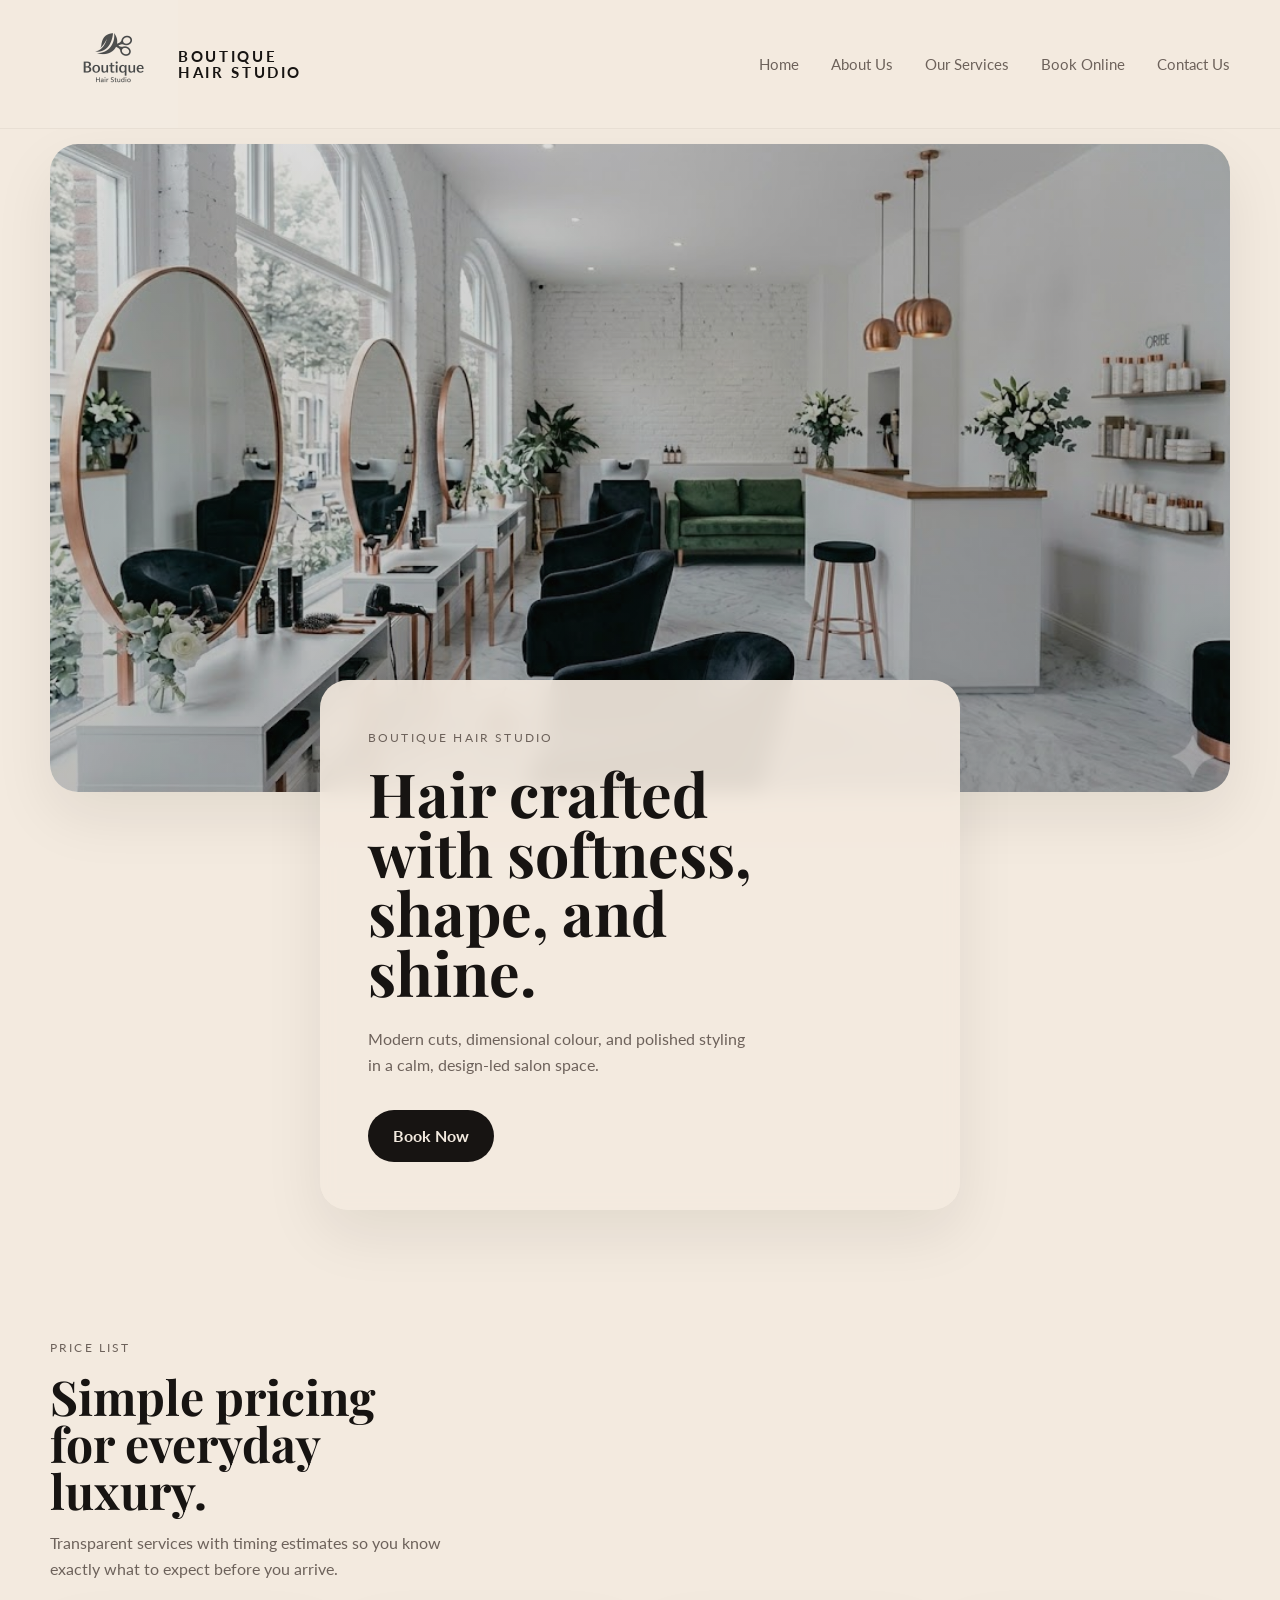
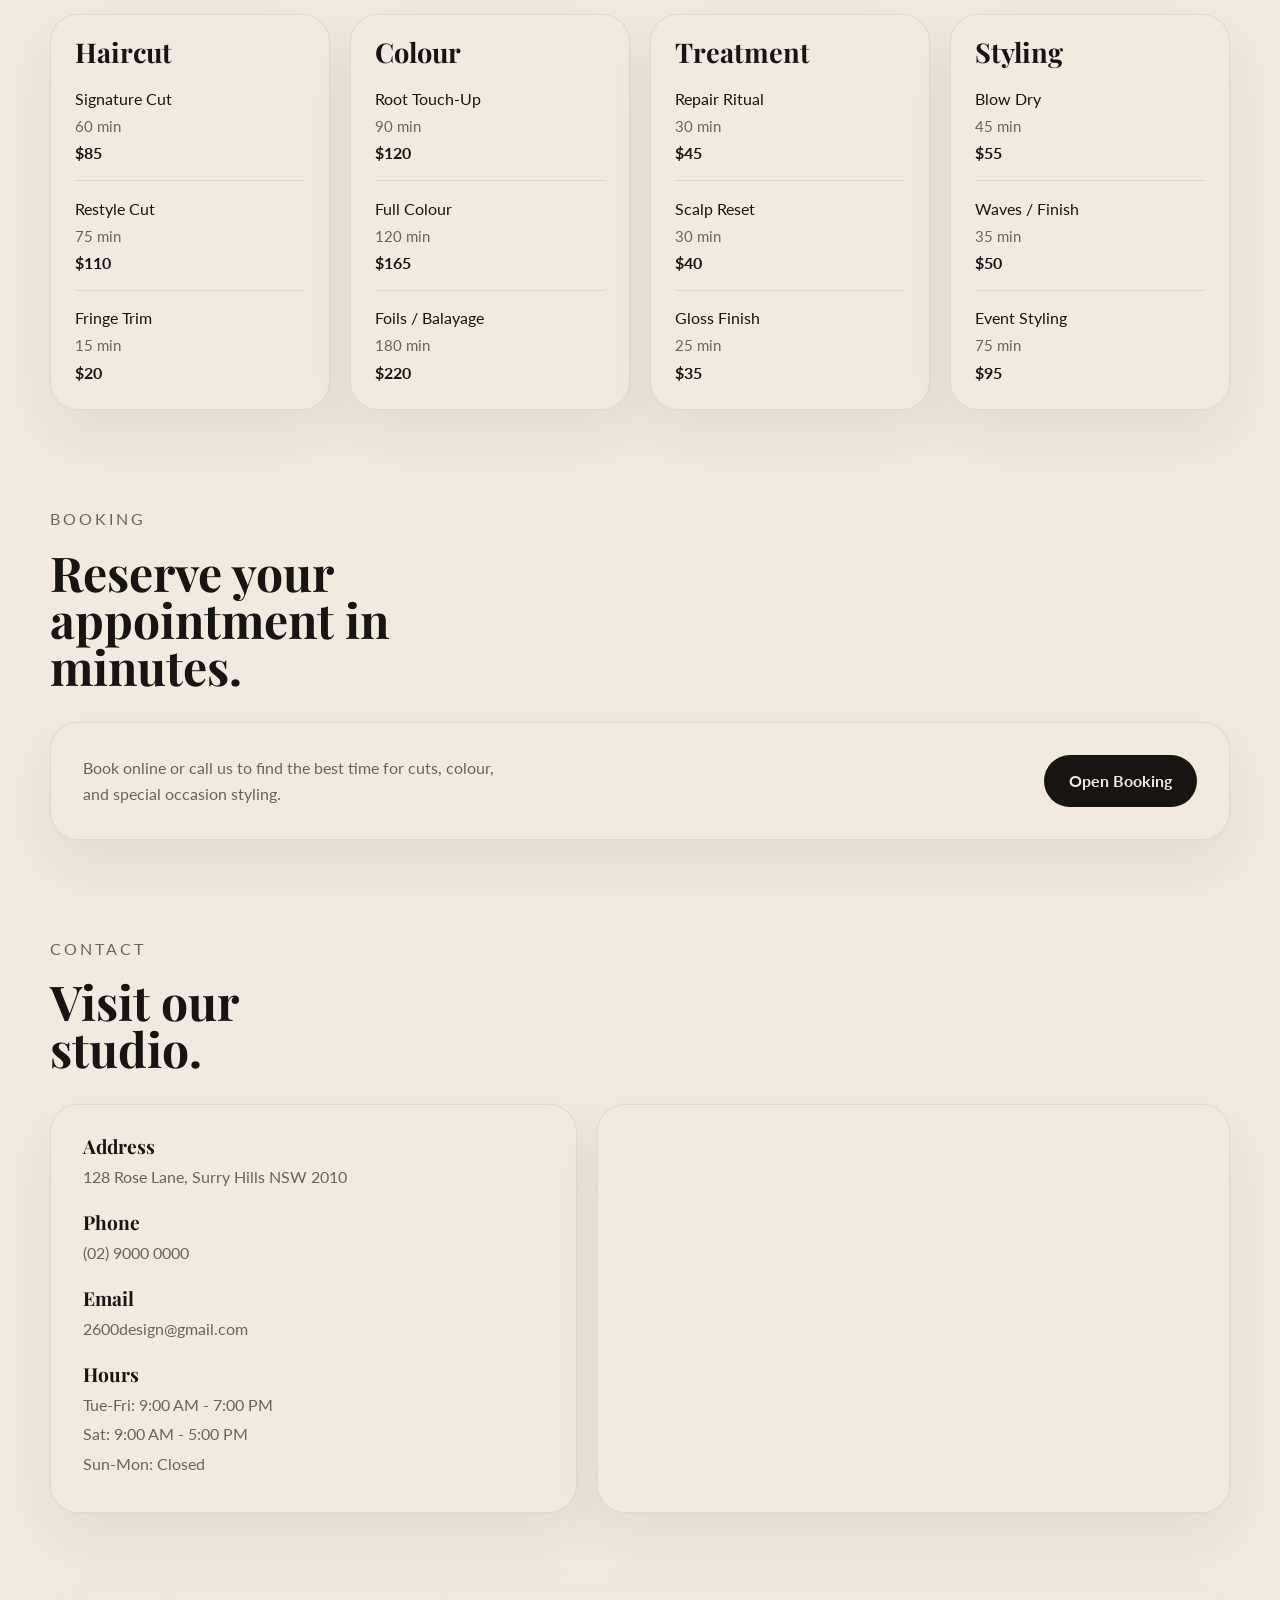
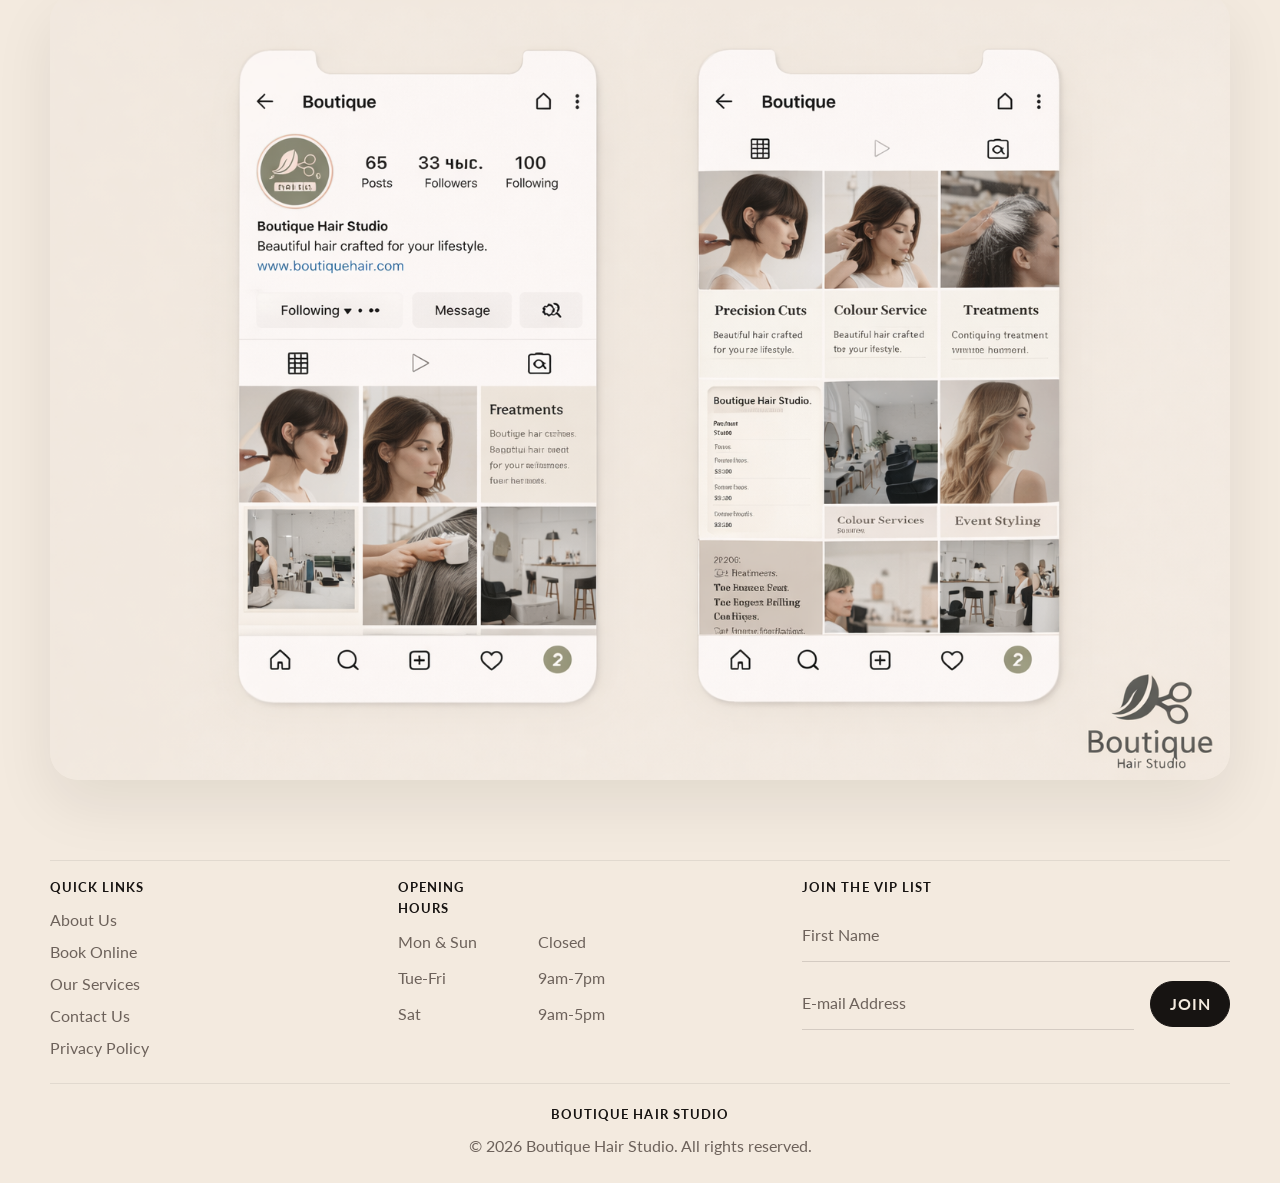
==== index.html @ 6a868e76 "Add files via upload" ====
<!DOCTYPE html>
<html lang="en">
  <head>
    <meta charset="UTF-8" />
    <meta name="viewport" content="width=device-width, initial-scale=1.0" />
    <title>Boutique Hair Studio | Hair Salon</title>
    <meta
      name="description"
      content="A modern hair salon with precision cuts, luminous colour, restorative treatments, and effortless styling."
    />
    <link rel="preconnect" href="https://fonts.googleapis.com" />
    <link rel="preconnect" href="https://fonts.gstatic.com" crossorigin />
    <link
      href="https://fonts.googleapis.com/css2?family=Lato:wght@300;400;700&family=Playfair+Display:wght@600;700&display=swap"
      rel="stylesheet"
    />
    <link
      rel="stylesheet"
      href="https://cdnjs.cloudflare.com/ajax/libs/font-awesome/6.5.2/css/all.min.css"
      crossorigin="anonymous"
      referrerpolicy="no-referrer"
    />
    <link rel="stylesheet" href="styles.css" />
  </head>
  <body>
    <header class="site-header">
      <nav class="navbar">
        <a class="brand" href="index.html">
          <img class="brand-logo" src="logo.png" alt="Boutique Hair Studio logo" />
          <span>Boutique Hair Studio</span>
        </a>
        <button
          class="menu-toggle"
          type="button"
          aria-label="Toggle navigation"
          aria-expanded="false"
          aria-controls="nav-menu"
        >
          <span></span>
          <span></span>
          <span></span>
        </button>
        <div class="nav-menu" id="nav-menu">
          <a href="index.html">Home</a>
          <a href="about.html">About Us</a>
          <a href="services.html">Our Services</a>
          <a href="booking.html">Book Online</a>
          <a href="contact.html">Contact Us</a>
        </div>
      </nav>
    </header>

    <main>
      <section class="hero" id="home">
        <div class="hero-media">
          <img
            src="salon1.jpeg"
            alt="Elegant Boutique Hair Studio salon interior"
          />
        </div>
        <div class="hero-content section-shell">
          <p class="eyebrow">Boutique Hair Studio</p>
          <h1>Hair crafted with softness, shape, and shine.</h1>
          <p class="hero-copy">
            Modern cuts, dimensional colour, and polished styling in a calm,
            design-led salon space.
          </p>
          <a class="button button-primary" href="#booking">Book Now</a>
        </div>
      </section>

      <section class="section-shell section-intro" id="prices">
        <p class="eyebrow">Price List</p>
        <div class="section-heading">
          <h2>Simple pricing for everyday luxury.</h2>
          <p>
            Transparent services with timing estimates so you know exactly what
            to expect before you arrive.
          </p>
        </div>
        <div class="price-grid">
          <article class="price-card">
            <h3>Haircut</h3>
            <ul class="price-items">
              <li><span>Signature Cut</span><span>60 min</span><strong>$85</strong></li>
              <li><span>Restyle Cut</span><span>75 min</span><strong>$110</strong></li>
              <li><span>Fringe Trim</span><span>15 min</span><strong>$20</strong></li>
            </ul>
          </article>
          <article class="price-card">
            <h3>Colour</h3>
            <ul class="price-items">
              <li><span>Root Touch-Up</span><span>90 min</span><strong>$120</strong></li>
              <li><span>Full Colour</span><span>120 min</span><strong>$165</strong></li>
              <li><span>Foils / Balayage</span><span>180 min</span><strong>$220</strong></li>
            </ul>
          </article>
          <article class="price-card">
            <h3>Treatment</h3>
            <ul class="price-items">
              <li><span>Repair Ritual</span><span>30 min</span><strong>$45</strong></li>
              <li><span>Scalp Reset</span><span>30 min</span><strong>$40</strong></li>
              <li><span>Gloss Finish</span><span>25 min</span><strong>$35</strong></li>
            </ul>
          </article>
          <article class="price-card">
            <h3>Styling</h3>
            <ul class="price-items">
              <li><span>Blow Dry</span><span>45 min</span><strong>$55</strong></li>
              <li><span>Waves / Finish</span><span>35 min</span><strong>$50</strong></li>
              <li><span>Event Styling</span><span>75 min</span><strong>$95</strong></li>
            </ul>
          </article>
        </div>
      </section>

      <section class="section-shell booking-section" id="booking">
        <div class="section-heading">
          <p class="eyebrow">Booking</p>
          <h2>Reserve your appointment in minutes.</h2>
        </div>
        <div class="booking-card">
          <p>
            Book online or call us to find the best time for cuts, colour, and
            special occasion styling.
          </p>
          <a
            class="button button-primary"
            href="https://booking.example.com"
            target="_blank"
            rel="noreferrer"
            >Open Booking</a
          >
        </div>
      </section>

      <section class="section-shell contact-section" id="contact">
        <div class="section-heading">
          <p class="eyebrow">Contact</p>
          <h2>Visit our studio.</h2>
        </div>
        <div class="contact-grid">
          <div class="contact-card">
            <div class="contact-item">
              <h3>Address</h3>
              <p>128 Rose Lane, Surry Hills NSW 2010</p>
            </div>
            <div class="contact-item">
              <h3>Phone</h3>
              <p><a href="tel:+61290000000">(02) 9000 0000</a></p>
            </div>
            <div class="contact-item">
              <h3>Email</h3>
              <p><a href="mailto:2600design@gmail.com">2600design@gmail.com</a></p>
            </div>
            <div class="contact-item">
              <h3>Hours</h3>
              <p>Tue-Fri: 9:00 AM - 7:00 PM</p>
              <p>Sat: 9:00 AM - 5:00 PM</p>
              <p>Sun-Mon: Closed</p>
            </div>
          </div>
          <div class="map-card">
            <iframe
              title="Salon location map"
              src="https://www.google.com/maps?q=Surry+Hills+NSW&z=14&output=embed"
              loading="lazy"
              referrerpolicy="no-referrer-when-downgrade"
            ></iframe>
          </div>
        </div>
      </section>

      <section class="section-shell social-section" aria-label="Instagram showcase">
        <img class="social-image" src="ig.png" alt="Boutique Hair Studio Instagram showcase" />
      </section>
    </main>

    <footer class="site-footer">
      <div class="footer-links-row footer-links-bottom">
        <div class="footer-links">
          <p class="footer-title">Quick Links</p>
          <a href="about.html">About Us</a>
          <a href="booking.html">Book Online</a>
          <a href="services.html">Our Services</a>
          <a href="contact.html">Contact Us</a>
          <a href="privacy.html">Privacy Policy</a>
        </div>
        <div class="footer-hours">
          <p class="footer-title">Opening Hours</p>
          <p><span>Mon & Sun</span><span>Closed</span></p>
          <p><span>Tue-Fri</span><span>9am-7pm</span></p>
          <p><span>Sat</span><span>9am-5pm</span></p>
        </div>
        <form class="footer-signup">
          <p class="footer-title">Join The VIP List</p>
          <div class="footer-signup-fields">
            <input type="text" name="first-name" placeholder="First Name" />
            <div class="footer-signup-row">
              <input type="email" name="email" placeholder="E-mail Address" />
              <button type="submit">Join</button>
            </div>
          </div>
        </form>
      </div>
      <div class="footer-bottom-center">
        <p class="footer-title">Boutique Hair Studio</p>
        <p>&copy; 2026 Boutique Hair Studio. All rights reserved.</p>
      </div>
    </footer>

    <script src="script.js"></script>
  </body>
</html>
---- styles.css ----
:root {
  --bg: #f3eadf;
  --bg-soft: #f3eadf;
  --text: #171412;
  --muted: #6d625b;
  --accent: #b57a6f;
  --accent-deep: #8d5b53;
  --border: rgba(23, 20, 18, 0.08);
  --shadow: 0 24px 60px rgba(27, 22, 19, 0.08);
  --max-width: 1180px;
  --radius: 28px;
  --nav-height: 112px;
}

* {
  box-sizing: border-box;
}

html {
  scroll-behavior: smooth;
}

section {
  scroll-margin-top: calc(var(--nav-height) + 24px);
}

body {
  margin: 0;
  font-family: "Lato", sans-serif;
  background: var(--bg);
  color: var(--text);
  line-height: 1.6;
  overflow-x: hidden;
}

img {
  display: block;
  width: 100%;
}

a {
  color: inherit;
  text-decoration: none;
}

button {
  font: inherit;
}

.section-shell {
  width: min(calc(100% - 2rem), var(--max-width));
  margin: 0 auto;
}

.site-header {
  position: fixed;
  top: 0;
  left: 0;
  width: 100%;
  z-index: 20;
  background: rgba(243, 234, 223, 0.9);
  backdrop-filter: blur(14px);
  border-bottom: 1px solid rgba(23, 20, 18, 0.05);
}

.navbar {
  width: min(calc(100% - 2rem), var(--max-width));
  min-height: var(--nav-height);
  margin: 0 auto;
  display: flex;
  align-items: center;
  justify-content: space-between;
  gap: 1rem;
}

.brand,
.eyebrow {
  letter-spacing: 0.18em;
  text-transform: uppercase;
}

.brand {
  display: inline-flex;
  align-items: center;
  gap: 0;
  font-size: 0.92rem;
  font-weight: 700;
}

.brand span {
  line-height: 1.1;
  max-width: 14ch;
}

.brand-logo {
  width: 128px;
  height: 128px;
  object-fit: contain;
  flex-shrink: 0;
  mix-blend-mode: multiply;
}

.nav-menu {
  display: flex;
  align-items: center;
  gap: 2rem;
}

.nav-menu a {
  font-size: 0.95rem;
  color: var(--muted);
  transition: color 0.2s ease;
}

.nav-menu a:hover,
.nav-menu a:focus-visible {
  color: var(--text);
}

.menu-toggle {
  display: none;
  border: 0;
  background: transparent;
  padding: 0;
  width: 42px;
  height: 42px;
}

.menu-toggle span {
  display: block;
  width: 24px;
  height: 2px;
  margin: 5px auto;
  background: var(--text);
  transition: transform 0.25s ease, opacity 0.25s ease;
}

main {
  padding-top: calc(var(--nav-height) + 1rem);
}

.page-main {
  padding-top: calc(var(--nav-height) + 1rem);
}

.hero {
  padding: 1rem 0 3rem;
}

.hero-media,
.hero-content,
.price-card,
.booking-card,
.contact-card,
.map-card {
  border-radius: var(--radius);
}

.hero-media {
  width: min(calc(100% - 2rem), var(--max-width));
  margin: 0 auto;
  overflow: hidden;
  box-shadow: var(--shadow);
  position: relative;
}

.hero-media::after {
  content: "";
  position: absolute;
  inset: 0;
  background: linear-gradient(
    180deg,
    rgba(18, 14, 12, 0.08) 0%,
    rgba(18, 14, 12, 0.22) 100%
  );
  pointer-events: none;
}

.hero-media img {
  height: min(72vh, 760px);
  object-fit: cover;
  object-position: center 38%;
  transform: scale(1.02);
  filter: saturate(1.02) contrast(0.98) brightness(0.94);
}

.hero-content {
  margin-top: -7rem;
  position: relative;
  padding: 3rem;
  max-width: 640px;
  background: rgba(243, 234, 223, 0.92);
  backdrop-filter: blur(10px);
  box-shadow: var(--shadow);
}

.eyebrow {
  margin: 0 0 1rem;
  color: var(--muted);
  font-size: 0.75rem;
}

h1,
h2,
h3 {
  margin: 0;
  font-family: "Playfair Display", serif;
  line-height: 0.98;
}

h1 {
  font-size: clamp(2.2rem, 4.8vw, 3.8rem);
  max-width: 10ch;
}

h2 {
  font-size: clamp(1.85rem, 3.8vw, 3rem);
  max-width: 11ch;
}

h3 {
  font-size: 1.7rem;
}

.hero-copy,
.section-heading p,
.booking-card p,
.contact-item p {
  color: var(--muted);
  font-size: 1.02rem;
}

.hero-copy {
  max-width: 42ch;
  margin: 1.5rem 0 2rem;
}

.button {
  display: inline-flex;
  align-items: center;
  justify-content: center;
  min-height: 52px;
  padding: 0 1.5rem;
  border-radius: 999px;
  border: 1px solid transparent;
  font-weight: 700;
  transition: transform 0.2s ease, background 0.2s ease, color 0.2s ease;
}

.button:hover,
.button:focus-visible {
  transform: translateY(-2px);
}

.button-primary {
  background: var(--text);
  color: var(--bg-soft);
}

.button-primary:hover,
.button-primary:focus-visible {
  background: var(--accent-deep);
}

.section-intro,
.booking-section,
.contact-section {
  padding: 5rem 0 1rem;
}

.social-section {
  padding: 4rem 0 1rem;
}

.page-hero {
  padding: 2rem 0 1rem;
}

.page-section {
  padding: 2rem 0 1rem;
}

.section-heading {
  display: grid;
  gap: 1rem;
  margin-bottom: 2rem;
}

.section-heading p {
  max-width: 46ch;
  margin: 0;
}

.price-grid {
  display: grid;
  grid-template-columns: repeat(4, minmax(0, 1fr));
  gap: 1.25rem;
}

.price-card,
.booking-card,
.contact-card,
.map-card,
.info-card,
.legal-card {
  background: var(--bg-soft);
  border: 1px solid var(--border);
  box-shadow: var(--shadow);
}

.price-card {
  padding: 1.5rem;
}

.price-card h3 {
  margin-bottom: 1.25rem;
}

.price-items {
  list-style: none;
  padding: 0;
  margin: 0;
  display: grid;
  gap: 0.9rem;
}

.price-items li {
  display: grid;
  gap: 0.15rem;
  padding-bottom: 0.9rem;
  border-bottom: 1px solid var(--border);
}

.price-items li:last-child {
  padding-bottom: 0;
  border-bottom: 0;
}

.price-items span:first-child,
.price-items strong {
  color: var(--text);
}

.price-items span:nth-child(2) {
  color: var(--muted);
  font-size: 0.94rem;
}

.booking-card {
  display: flex;
  align-items: center;
  justify-content: space-between;
  gap: 1.5rem;
  padding: 2rem;
}

.booking-card p {
  margin: 0;
  max-width: 46ch;
}

.booking-card-stack {
  flex-direction: column;
  align-items: flex-start;
}

.info-grid {
  display: grid;
  grid-template-columns: repeat(2, minmax(0, 1fr));
  gap: 1.25rem;
}

.info-card,
.legal-card {
  padding: 2rem;
}

.info-card p,
.legal-card p {
  margin: 0;
  color: var(--muted);
}

.info-card {
  display: grid;
  gap: 0.9rem;
}

.service-card-image {
  width: 100%;
  aspect-ratio: 4 / 3;
  object-fit: cover;
  border-radius: calc(var(--radius) - 10px);
}

.social-image {
  width: 100%;
  border-radius: var(--radius);
  box-shadow: var(--shadow);
}

.info-card-image-only {
  padding: 0;
  background: transparent;
  border: 0;
  box-shadow: none;
}

.legal-card {
  display: grid;
  gap: 1rem;
}

.legal-card a:hover,
.legal-card a:focus-visible {
  color: var(--accent-deep);
}

.contact-grid {
  display: grid;
  grid-template-columns: 1fr 1.2fr;
  gap: 1.25rem;
  align-items: stretch;
}

.contact-card {
  padding: 2rem;
  display: grid;
  gap: 1.25rem;
}

.contact-item h3 {
  margin-bottom: 0.5rem;
  font-size: 1.2rem;
}

.contact-item p {
  margin: 0.2rem 0;
}

.contact-item a:hover,
.contact-item a:focus-visible {
  color: var(--accent-deep);
}

.map-card {
  overflow: hidden;
  min-height: 100%;
}

.map-card iframe {
  width: 100%;
  min-height: 100%;
  height: 100%;
  border: 0;
}

.site-footer {
  width: min(calc(100% - 2rem), var(--max-width));
  margin: 4rem auto 1.5rem;
  padding-top: 0;
  display: grid;
  gap: 1.5rem;
  color: var(--muted);
}

.footer-links {
  display: grid;
  gap: 0.55rem;
}

.footer-links-row {
  display: grid;
  grid-template-columns: minmax(0, 0.85fr) minmax(0, 1fr) minmax(0, 1.15fr);
  gap: 2rem;
  align-items: start;
}

.footer-hours,
.footer-signup,
.footer-signup-fields {
  display: grid;
  gap: 0.65rem;
}

.footer-links-bottom {
  padding-top: 1rem;
  border-top: 1px solid rgba(23, 20, 18, 0.08);
}

.footer-title {
  margin: 0;
  color: var(--text);
  font-weight: 700;
  letter-spacing: 0.08em;
  text-transform: uppercase;
  font-size: 0.82rem;
  min-height: 1.4rem;
}

.footer-links a,
.footer-hours p {
  margin: 0;
}

.footer-links,
.footer-hours,
.footer-signup {
  align-content: start;
}

.footer-links a {
  line-height: 1.45;
}

.footer-hours p {
  display: grid;
  grid-template-columns: minmax(92px, 120px) 1fr;
  gap: 1.25rem;
  align-items: baseline;
}

.footer-hours span:last-child {
  white-space: nowrap;
}

.footer-links a:hover,
 .footer-links a:focus-visible {
  color: var(--accent-deep);
}

.footer-signup input {
  width: 100%;
  padding: 0.8rem 0;
  border: 0;
  border-bottom: 1px solid rgba(23, 20, 18, 0.14);
  background: transparent;
  color: var(--text);
  font: inherit;
}

.footer-signup input::placeholder {
  color: var(--muted);
}

.footer-signup input:focus {
  outline: none;
  border-bottom-color: var(--accent-deep);
}

.footer-signup-row {
  display: grid;
  grid-template-columns: minmax(0, 1fr) auto;
  gap: 1rem;
  align-items: center;
}

.footer-signup button {
  min-height: 46px;
  padding: 0 1.15rem;
  border-radius: 999px;
  border: 1px solid var(--text);
  background: var(--text);
  color: var(--bg-soft);
  font: inherit;
  font-weight: 700;
  text-transform: uppercase;
  letter-spacing: 0.06em;
  cursor: pointer;
  transition: background 0.2s ease, color 0.2s ease, transform 0.2s ease;
}

.footer-signup-fields {
  gap: 1rem;
}

.footer-signup button:hover,
.footer-signup button:focus-visible {
  background: var(--accent-deep);
  border-color: var(--accent-deep);
  transform: translateY(-1px);
}

.footer-bottom-center {
  display: grid;
  justify-items: center;
  gap: 0.45rem;
  padding-top: 1.25rem;
  border-top: 1px solid rgba(23, 20, 18, 0.08);
  text-align: center;
}

.footer-bottom-center p {
  margin: 0;
}

@media (max-width: 980px) {
  .price-grid {
    grid-template-columns: repeat(2, minmax(0, 1fr));
  }

  .contact-grid {
    grid-template-columns: 1fr;
  }

  .footer-links-row {
    grid-template-columns: 1fr 1fr;
  }

  .footer-signup {
    grid-column: 1 / -1;
  }

  .map-card iframe {
    min-height: 360px;
  }
}

@media (max-width: 760px) {
  :root {
    --nav-height: 88px;
    --radius: 22px;
  }

  .navbar {
    gap: 0.75rem;
  }

  .brand {
    max-width: calc(100% - 56px);
  }

  .brand span {
    max-width: 12ch;
    font-size: 0.72rem;
    letter-spacing: 0.12em;
  }

  .menu-toggle {
    display: inline-block;
    flex-shrink: 0;
  }

  .nav-menu {
    position: absolute;
    top: calc(100% + 0.75rem);
    left: 1rem;
    right: 1rem;
    display: grid;
    gap: 0.25rem;
    padding: 1rem;
    background: rgba(243, 234, 223, 0.98);
    border: 1px solid var(--border);
    border-radius: 20px;
    box-shadow: var(--shadow);
    opacity: 0;
    visibility: hidden;
    transform: translateY(-8px);
    transition: opacity 0.22s ease, transform 0.22s ease, visibility 0.22s ease;
  }

  .nav-menu.is-open {
    opacity: 1;
    visibility: visible;
    transform: translateY(0);
  }

  .nav-menu a {
    padding: 0.6rem 0.2rem;
  }

  .menu-toggle.is-open span:nth-child(1) {
    transform: translateY(7px) rotate(45deg);
  }

  .menu-toggle.is-open span:nth-child(2) {
    opacity: 0;
  }

  .menu-toggle.is-open span:nth-child(3) {
    transform: translateY(-7px) rotate(-45deg);
  }

  .hero-content {
    margin-top: -3rem;
    padding: 1.6rem;
  }

  .brand-logo {
    width: 72px;
    height: 72px;
  }

  .booking-card {
    flex-direction: column;
    align-items: flex-start;
  }

  .site-footer {
    gap: 1.25rem;
  }

  .footer-links-row,
  .footer-signup-row {
    grid-template-columns: 1fr;
  }

  .footer-links-row {
    gap: 1.5rem;
  }

  .footer-hours p {
    font-size: 0.95rem;
  }
}

@media (max-width: 640px) {
  .hero-media img {
    height: 52vh;
  }

  h1 {
    max-width: 8ch;
  }

  h3 {
    font-size: 1.45rem;
  }

  .hero-copy,
  .section-heading p,
  .booking-card p,
  .contact-item p {
    font-size: 0.97rem;
  }

  .price-grid {
    grid-template-columns: 1fr;
  }

  .info-grid {
    grid-template-columns: 1fr;
  }

  .section-intro,
  .booking-section,
  .contact-section,
  .page-section {
    padding-top: 4rem;
  }

  .social-section {
    padding-top: 3.25rem;
  }

  .map-card iframe {
    min-height: 300px;
  }

  .footer-signup button {
    width: 100%;
  }
}

@media (max-width: 480px) {
  :root {
    --nav-height: 82px;
  }

  .section-shell {
    width: min(calc(100% - 1.25rem), var(--max-width));
  }

  .brand-logo {
    width: 64px;
    height: 64px;
  }

  .brand span {
    font-size: 0.68rem;
    letter-spacing: 0.1em;
  }

  .hero-content {
    margin-top: -2.2rem;
    padding: 1.35rem;
  }

  .price-card,
  .booking-card,
  .contact-card,
  .legal-card {
    padding: 1.35rem;
  }

  .footer-links a,
  .footer-hours p,
  .footer-signup input,
  .footer-bottom-center p {
    font-size: 0.94rem;
  }
}
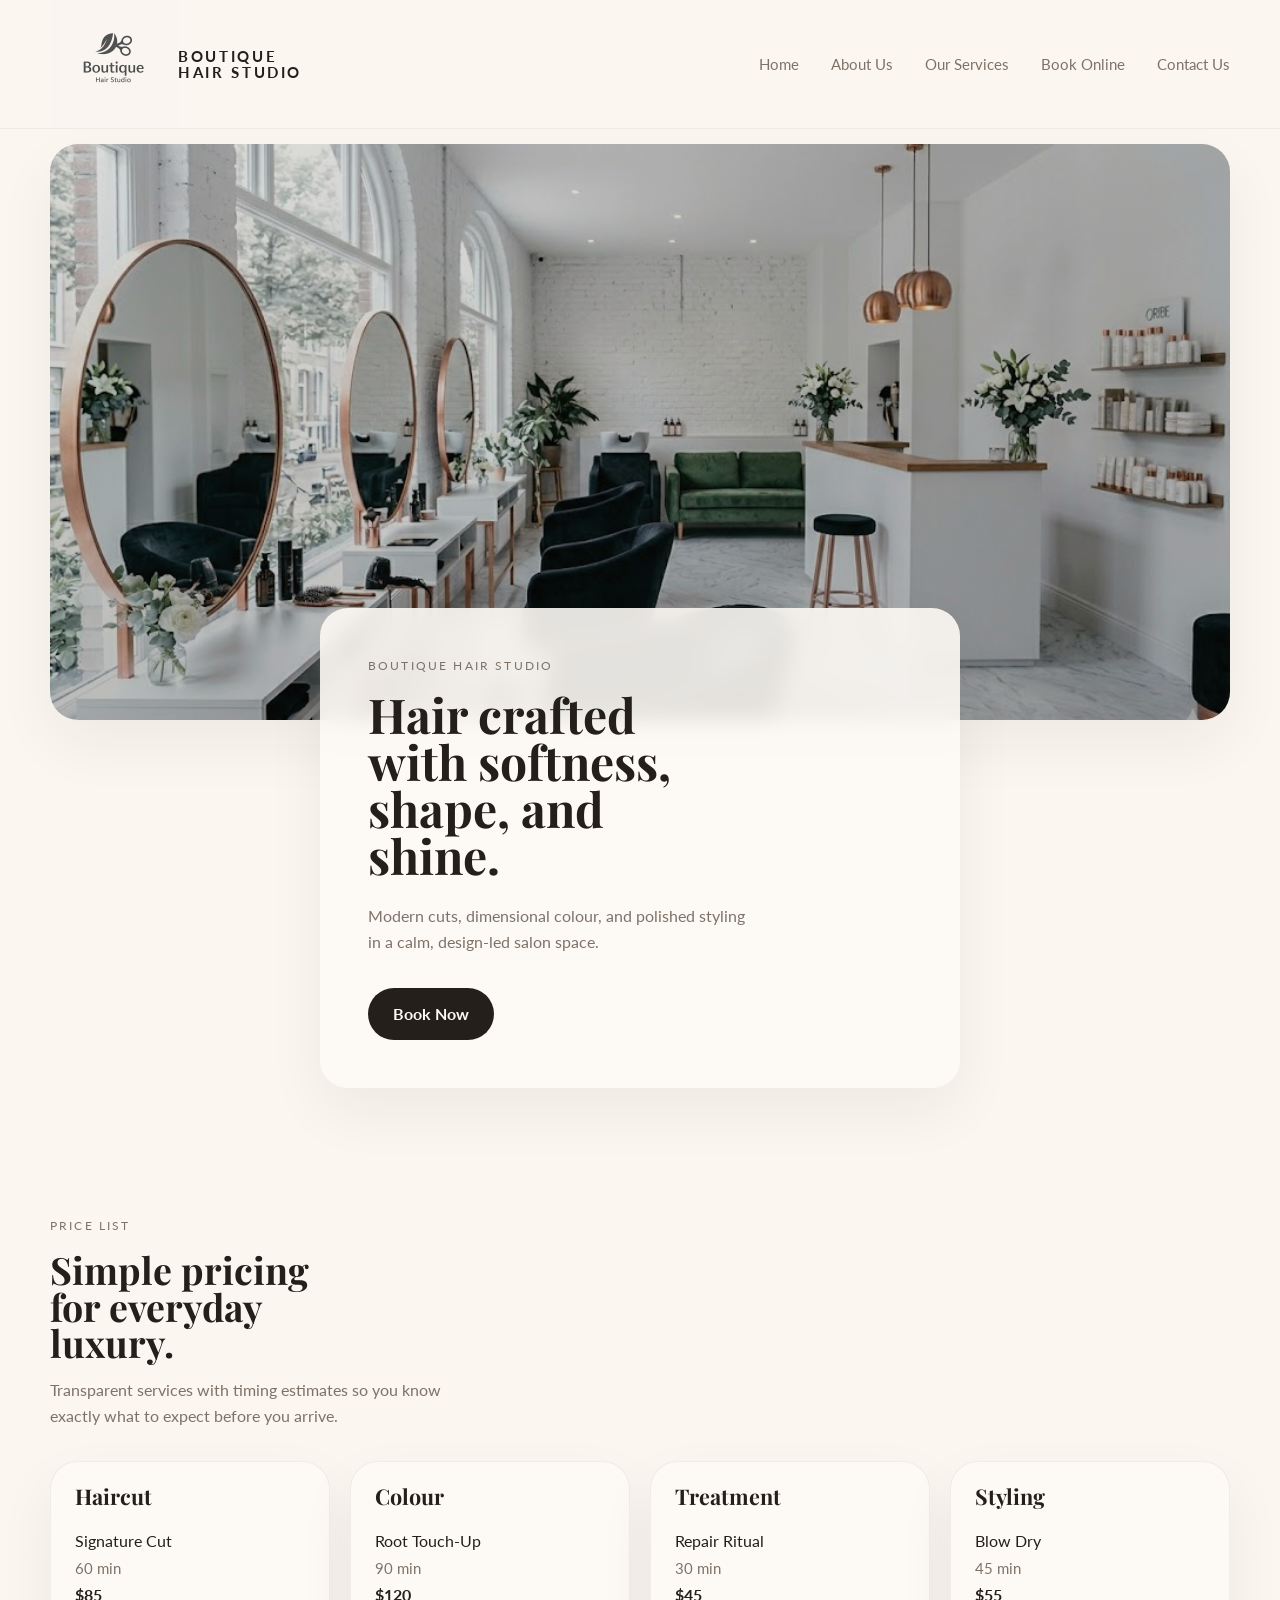
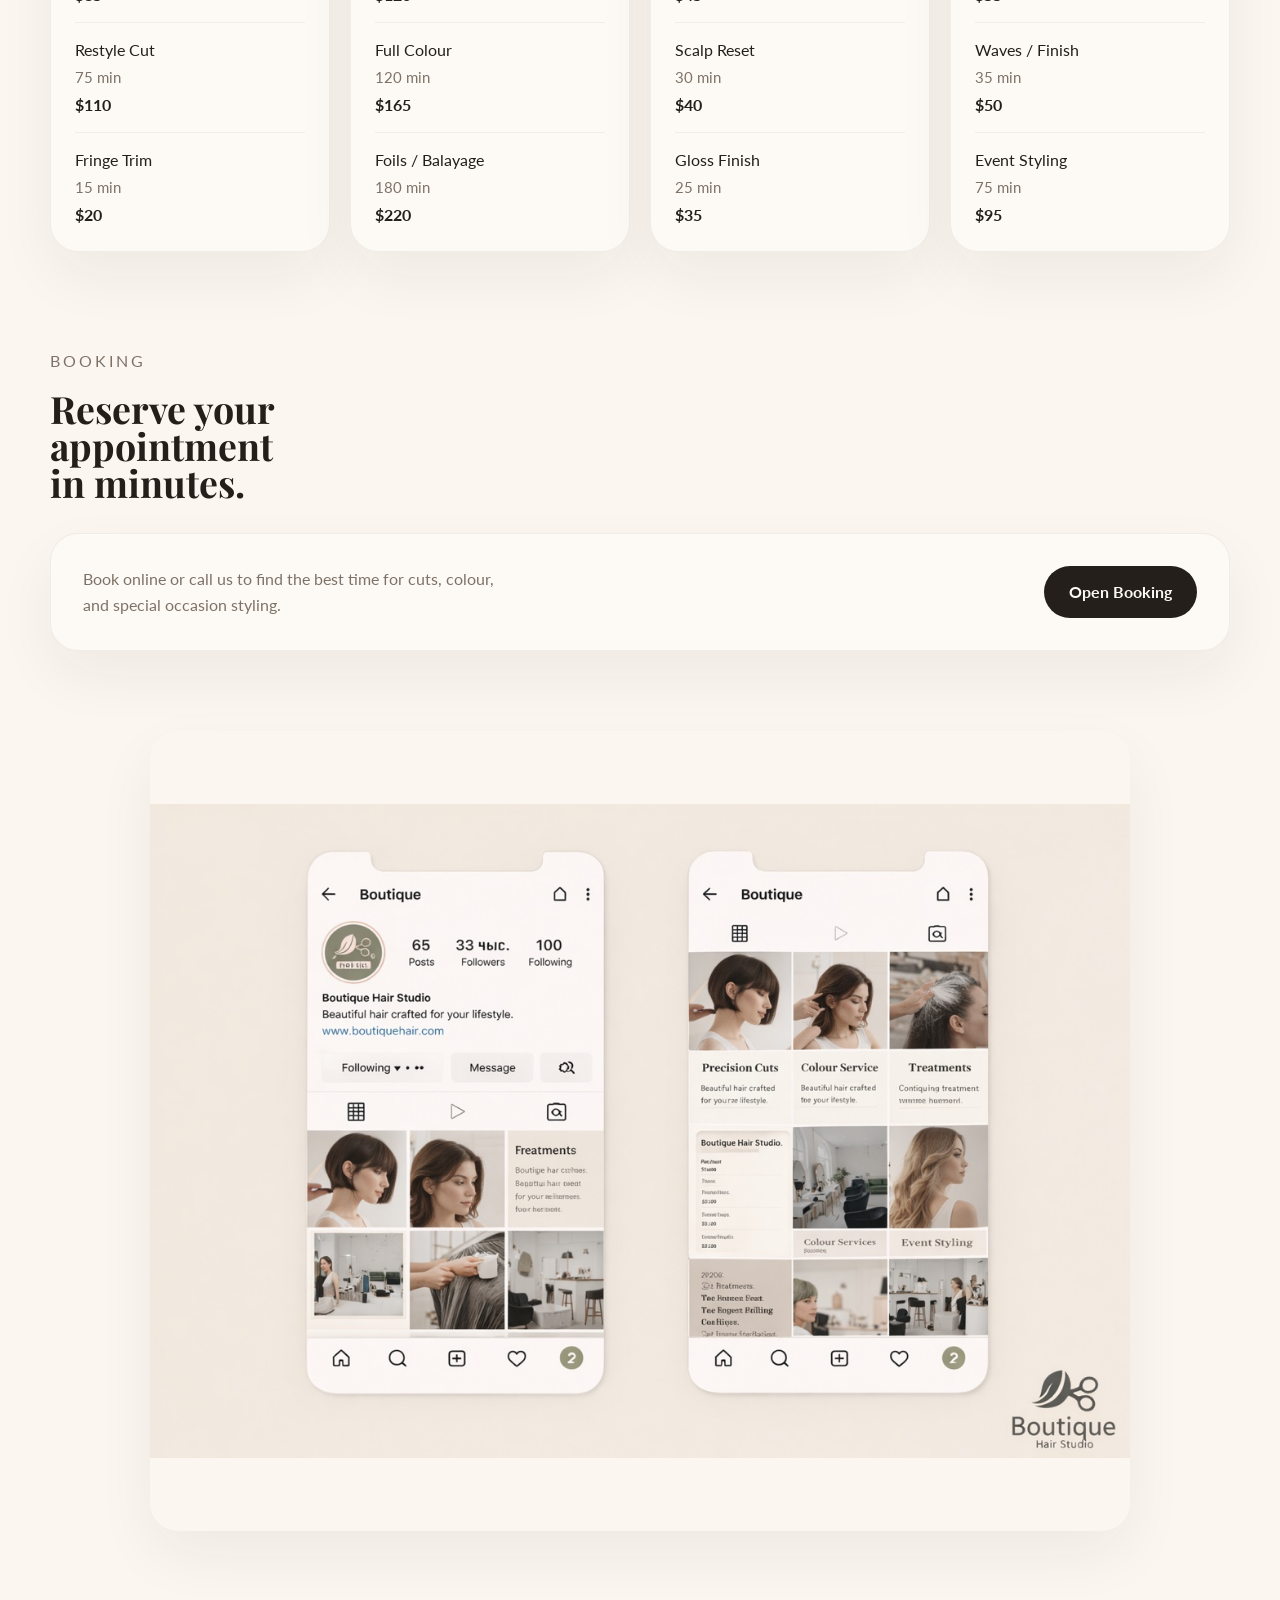
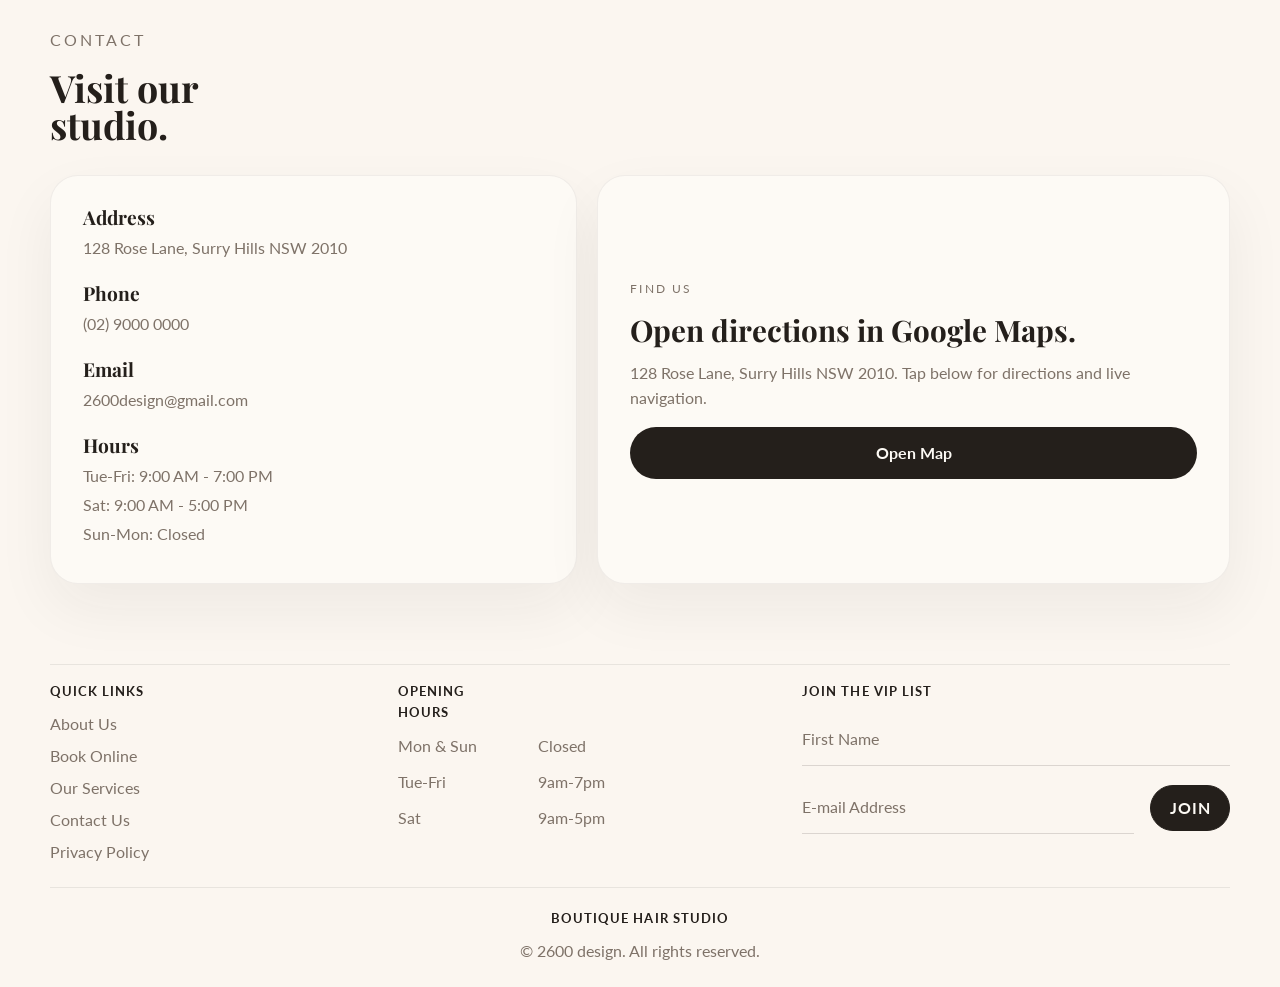
==== commit 76a5918c: "Add files via upload" ====
--- a/index.html
+++ b/index.html
@@ -8,6 +8,7 @@
       name="description"
       content="A modern hair salon with precision cuts, luminous colour, restorative treatments, and effortless styling."
     />
+    <link rel="preload" as="image" href="salon1.jpeg" />
     <link rel="preconnect" href="https://fonts.googleapis.com" />
     <link rel="preconnect" href="https://fonts.gstatic.com" crossorigin />
     <link
@@ -56,6 +57,10 @@
           <img
             src="salon1.jpeg"
             alt="Elegant Boutique Hair Studio salon interior"
+            width="1024"
+            height="572"
+            fetchpriority="high"
+            decoding="async"
           />
         </div>
         <div class="hero-content section-shell">
@@ -134,6 +139,18 @@
         </div>
       </section>
 
+      <section class="section-shell social-section" aria-label="Instagram showcase">
+        <img
+          class="social-image"
+          src="ig-display.jpg"
+          alt="Boutique Hair Studio Instagram showcase"
+          width="1200"
+          height="800"
+          loading="lazy"
+          decoding="async"
+        />
+      </section>
+
       <section class="section-shell contact-section" id="contact">
         <div class="section-heading">
           <p class="eyebrow">Contact</p>
@@ -160,19 +177,24 @@
               <p>Sun-Mon: Closed</p>
             </div>
           </div>
-          <div class="map-card">
-            <iframe
-              title="Salon location map"
-              src="https://www.google.com/maps?q=Surry+Hills+NSW&z=14&output=embed"
-              loading="lazy"
-              referrerpolicy="no-referrer-when-downgrade"
-            ></iframe>
+          <div class="map-card map-card-lite">
+            <div class="map-lite-content">
+              <p class="eyebrow">Find Us</p>
+              <h3>Open directions in Google Maps.</h3>
+              <p>
+                128 Rose Lane, Surry Hills NSW 2010. Tap below for directions
+                and live navigation.
+              </p>
+              <a
+                class="button button-primary"
+                href="https://www.google.com/maps?q=128+Rose+Lane,+Surry+Hills+NSW+2010"
+                target="_blank"
+                rel="noreferrer"
+                >Open Map</a
+              >
+            </div>
           </div>
         </div>
-      </section>
-
-      <section class="section-shell social-section" aria-label="Instagram showcase">
-        <img class="social-image" src="ig.png" alt="Boutique Hair Studio Instagram showcase" />
       </section>
     </main>
 
@@ -205,7 +227,7 @@
       </div>
       <div class="footer-bottom-center">
         <p class="footer-title">Boutique Hair Studio</p>
-        <p>&copy; 2026 Boutique Hair Studio. All rights reserved.</p>
+        <p>&copy; 2600 design. All rights reserved.</p>
       </div>
     </footer>
 
--- a/styles.css
+++ b/styles.css
@@ -1,12 +1,12 @@
 :root {
-  --bg: #f3eadf;
-  --bg-soft: #f3eadf;
-  --text: #171412;
-  --muted: #6d625b;
-  --accent: #b57a6f;
-  --accent-deep: #8d5b53;
-  --border: rgba(23, 20, 18, 0.08);
-  --shadow: 0 24px 60px rgba(27, 22, 19, 0.08);
+  --bg: #fbf6f0;
+  --bg-soft: #fdfaf5;
+  --text: #241f1b;
+  --muted: #7e7268;
+  --accent: #c89a8f;
+  --accent-deep: #a7776d;
+  --border: rgba(36, 31, 27, 0.06);
+  --shadow: 0 24px 60px rgba(42, 35, 30, 0.06);
   --max-width: 1180px;
   --radius: 28px;
   --nav-height: 112px;
@@ -58,7 +58,7 @@
   left: 0;
   width: 100%;
   z-index: 20;
-  background: rgba(243, 234, 223, 0.9);
+  background: rgba(251, 246, 240, 0.92);
   backdrop-filter: blur(14px);
   border-bottom: 1px solid rgba(23, 20, 18, 0.05);
 }
@@ -177,7 +177,7 @@
 }
 
 .hero-media img {
-  height: min(72vh, 760px);
+  height: min(64vh, 680px);
   object-fit: cover;
   object-position: center 38%;
   transform: scale(1.02);
@@ -189,7 +189,7 @@
   position: relative;
   padding: 3rem;
   max-width: 640px;
-  background: rgba(243, 234, 223, 0.92);
+  background: rgba(253, 250, 245, 0.9);
   backdrop-filter: blur(10px);
   box-shadow: var(--shadow);
 }
@@ -209,17 +209,17 @@
 }
 
 h1 {
-  font-size: clamp(2.2rem, 4.8vw, 3.8rem);
+  font-size: clamp(1.8rem, 3.8vw, 3rem);
   max-width: 10ch;
 }
 
 h2 {
-  font-size: clamp(1.85rem, 3.8vw, 3rem);
+  font-size: clamp(1.55rem, 3vw, 2.35rem);
   max-width: 11ch;
 }
 
 h3 {
-  font-size: 1.7rem;
+  font-size: 1.35rem;
 }
 
 .hero-copy,
@@ -395,6 +395,10 @@
 
 .social-image {
   width: 100%;
+  max-width: 980px;
+  margin: 0 auto;
+  aspect-ratio: auto;
+  object-fit: contain;
   border-radius: var(--radius);
   box-shadow: var(--shadow);
 }
@@ -446,6 +450,28 @@
 .map-card {
   overflow: hidden;
   min-height: 100%;
+}
+
+.map-card-lite {
+  display: flex;
+  align-items: stretch;
+}
+
+.map-lite-content {
+  width: 100%;
+  padding: 2rem;
+  display: grid;
+  align-content: center;
+  gap: 1rem;
+}
+
+.map-lite-content p {
+  margin: 0;
+  color: var(--muted);
+}
+
+.map-lite-content h3 {
+  font-size: 1.85rem;
 }
 
 .map-card iframe {
@@ -649,7 +675,7 @@
     display: grid;
     gap: 0.25rem;
     padding: 1rem;
-    background: rgba(243, 234, 223, 0.98);
+    background: rgba(253, 250, 245, 0.98);
     border: 1px solid var(--border);
     border-radius: 20px;
     box-shadow: var(--shadow);
@@ -682,8 +708,8 @@
   }
 
   .hero-content {
-    margin-top: -3rem;
-    padding: 1.6rem;
+    margin-top: -2.2rem;
+    padding: 1.4rem;
   }
 
   .brand-logo {
@@ -716,7 +742,7 @@
 
 @media (max-width: 640px) {
   .hero-media img {
-    height: 52vh;
+    height: 42vh;
   }
 
   h1 {
@@ -724,7 +750,7 @@
   }
 
   h3 {
-    font-size: 1.45rem;
+    font-size: 1.2rem;
   }
 
   .hero-copy,
@@ -753,6 +779,10 @@
     padding-top: 3.25rem;
   }
 
+  .social-image {
+    max-width: 100%;
+  }
+
   .map-card iframe {
     min-height: 300px;
   }
@@ -782,8 +812,17 @@
   }
 
   .hero-content {
-    margin-top: -2.2rem;
-    padding: 1.35rem;
+    margin-top: -1.5rem;
+    padding: 1.15rem;
+  }
+
+  .hero-media img {
+    height: 34vh;
+    min-height: 240px;
+  }
+
+  .hero-copy {
+    margin: 1rem 0 1.4rem;
   }
 
   .price-card,
